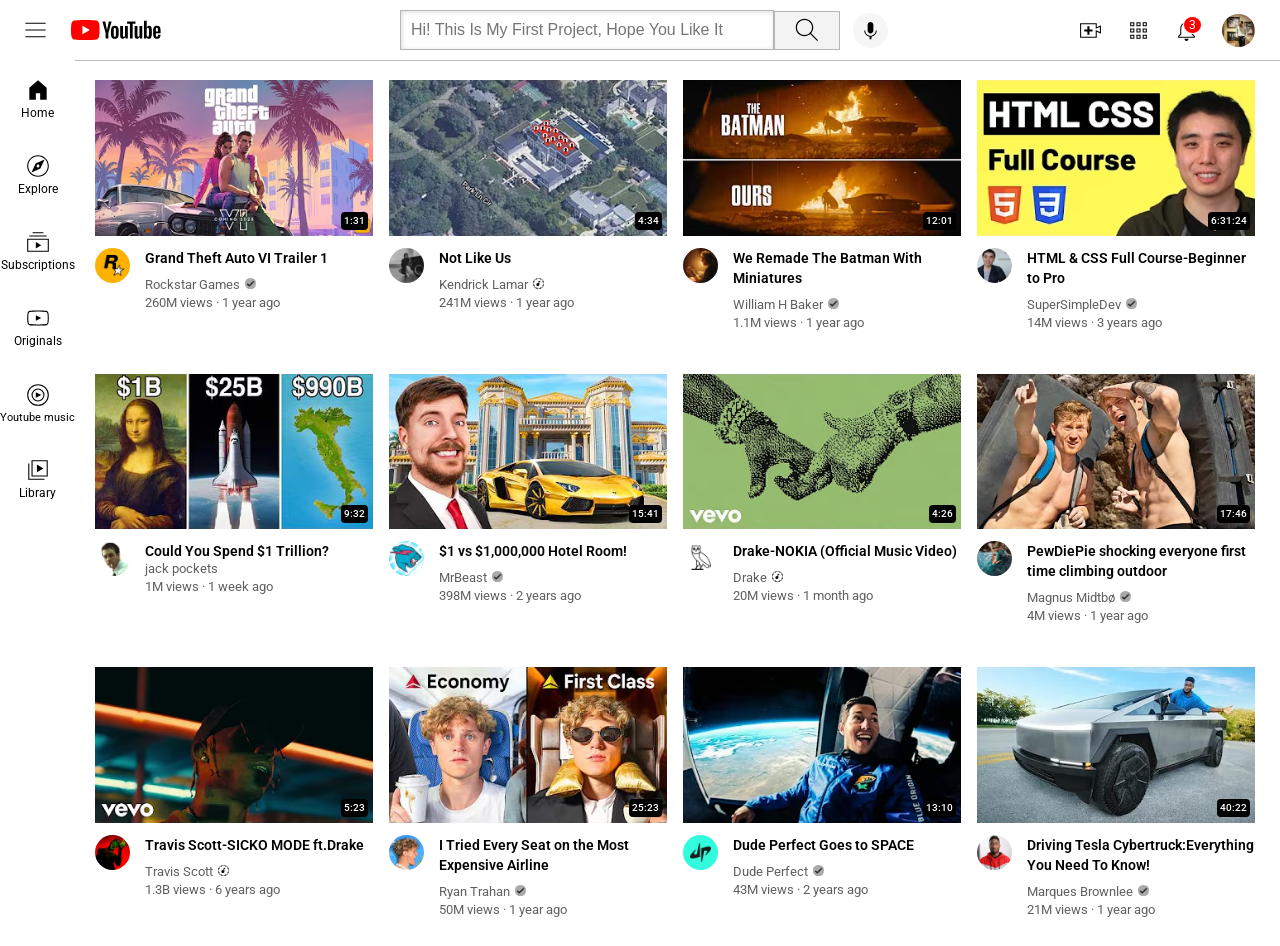
==== index.html @ 9487f654 "Update and rename project_1_youtube.html to index.html" ====
<!DOCTYPE html>
<html>
  <head>
    <title>youtube by lakshya tatoo</title>
    <link rel="preconnect" href="https://fonts.googleapis.com" />
    <link rel="preconnect" href="https://fonts.gstatic.com" crossorigin />
    <link
      href="https://fonts.googleapis.com/css2?family=Roboto:ital,wght@0,100..900;1,100..900&display=swap"
      rel="stylesheet"
    />
    <link rel="stylesheet" href="general_youtube.css" />
    <link rel="stylesheet" href="video_youtube.css" />
    <link rel="stylesheet" href="header_youtube.css" />
    <link rel="stylesheet" href="sidebar.css" />
    <style></style>
  </head>
  <body>
    <header class="header">
      <div class="left-section">
        <img class="hamburger-menu" src="pictures/hamburger-menu.svg" />
        <img class="youtube-logo" src="pictures/youtube-logo.svg" />
      </div>
      <div class="middle-section">
        <input
          class="search-bar"
          type="text"
          placeholder="Hi! This Is My First Project, Hope You Like It"
        />
        <button class="search-button">
          <img class="search-icon" src="pictures/search.svg" />
          <div class="tooltip">Search</div>
        </button>
        <button class="voice-button">
          <img class="voice-icon" src="pictures/voice-search-icon.svg" />
          <div class="tooltip">Search with your voice</div>
        </button>
      </div>
      <div class="right-section">
        <div class="upload-tip">
          <img class="upload-icon" src="pictures/upload.svg" />
          <div class="tooltip">Upload</div>
        </div>
        <div class="apps-tip">
          <img class="apps-icon" src="pictures/youtube-apps.svg" />
          <div class="tooltip">Youtube Apps</div>
        </div>
        <div class="noticontainer">
          <img class="notibell-icon" src="pictures/notif bell.svg" />
          <div class="noticount">3</div>
          <div class="tooltip">Notifications</div>
        </div>
        <div class="account-tip">
          <img class="account-icon" src="pictures/account profile.jpg" />
          <div class="tooltip">Profile</div>
        </div>
      </div>
    </header>

    <nav class="sidebar">
      <div class="sidebar-link"><img src="pictures/home.svg" />Home</div>
      <div class="sidebar-link"><img src="pictures/explore.svg" />Explore</div>
      <div class="sidebar-link">
        <img src="pictures/subscriptions.svg" />Subscriptions
      </div>
      <div class="sidebar-link">
        <img src="pictures/originals.svg" />Originals
      </div>
      <div class="sidebar-link">
        <img src="pictures/youtube-music.svg" />
        <div class="ytmusic">Youtube music</div>
      </div>
      <div class="sidebar-link"><img src="pictures/library.svg" />Library</div>
    </nav>

    <main>
      <div class="video-grid">
        <div class="video-preview">
          <div class="thumbnail-row">
            <a href="https://www.youtube.com/watch?v=QdBZY2fkU-0"
              ><img class="thumbnail" src="pictures/rockstar_thumbnail.avif"
            /></a>
            <div class="video-time">1:31</div>
          </div>
          <div class="video-info-grid">
            <a class="link" href="https://www.youtube.com/@RockstarGames"
              ><div class="channel-picture">
                <img class="profile-picture" src="pictures/rockstar_pp.jpg" />

                <div class="tooltip">
                  <img class="tooltip-pp" src="pictures/rockstar_pp.jpg" />
                  <div class="tooltip-text-pp">
                    <p style="margin-bottom: 0">
                      <strong>Rockstar Games</strong>
                    </p>
                    <p style="margin-top: 0">12.3M subscribers</p>
                  </div>
                </div>
              </div>
            </a>

            <div class="video-info">
              <a
                class="videolink"
                href="https://www.youtube.com/watch?v=QdBZY2fkU-0"
              >
                <p class="videotitle">Grand Theft Auto VI Trailer 1</p></a
              >
              <p class="video-author">
                Rockstar Games
                <img class="ytverified" src="pictures/ytverified.png" />
              </p>
              <p class="video-stats">260M views &#183; 1 year ago</p>
            </div>
          </div>
        </div>

        <div class="video-preview">
          <div class="thumbnail-row">
            <a href="https://www.youtube.com/watch?v=T6eK-2OQtew">
              <img class="thumbnail" src="pictures/kendrick_thumbnail.avif" />
            </a>
            <div class="video-time">4:34</div>
          </div>
          <div class="video-info-grid">
            <a class="link" href="https://www.youtube.com/@kendricklamar"
              ><div class="channel-picture">
                <img class="profile-picture" src="pictures/kendrick_pp.jpg" />
                <div class="tooltip">
                  <img class="tooltip-pp" src="pictures/kendrick_pp.jpg" />
                  <div class="tooltip-text-pp">
                    <p style="margin-bottom: 0">
                      <strong>Kendrick Lamar</strong>
                    </p>
                    <p style="margin-top: 0">19.2M subscribers</p>
                  </div>
                </div>
              </div>
            </a>
            <div class="video-info">
              <a
                class="videolink"
                href="https://www.youtube.com/watch?v=T6eK-2OQtew"
              >
                <p class="videotitle">Not Like Us</p></a
              >

              <p class="video-author">
                Kendrick Lamar
                <img class="ytverified" src="pictures/musicverified.png" />
              </p>
              <p class="video-stats">241M views &#183; 1 year ago</p>
            </div>
          </div>
        </div>

        <div class="video-preview">
          <div class="thumbnail-row">
            <a href="https://www.youtube.com/watch?v=2BUJLr6j8Vs">
              <img class="thumbnail" src="pictures/william_h_thumbnail.avif" />
            </a>
            <div class="video-time">12:01</div>
          </div>
          <div class="video-info-grid">
            <a class="link" href="https://www.youtube.com/@WilliamHBaker">
              <div class="channel-picture">
                <img class="profile-picture" src="pictures/william_h_pp.jpg" />
                <div class="tooltip">
                  <img class="tooltip-pp" src="pictures/william_h_pp.jpg" />
                  <div class="tooltip-text-pp">
                    <p style="margin-bottom: 0">
                      <strong>William H Baker</strong>
                    </p>
                    <p style="margin-top: 0">354k subscribers</p>
                  </div>
                </div>
              </div>
            </a>
            <div class="video-info">
              <a
                class="videolink"
                href="https://www.youtube.com/watch?v=2BUJLr6j8Vs"
              >
                <p class="videotitle">We Remade The Batman With Miniatures</p>
              </a>
              <p class="video-author">
                William H Baker
                <img class="ytverified" src="pictures/ytverified.png" />
              </p>
              <p class="video-stats">1.1M views &#183; 1 year ago</p>
            </div>
          </div>
        </div>

        <div class="video-preview">
          <div class="thumbnail-row">
            <a href="https://www.youtube.com/watch?v=G3e-cpL7ofc">
              <img class="thumbnail" src="pictures/ssdev_thumbnail.avif" />
            </a>
            <div class="video-time">6:31:24</div>
          </div>
          <div class="video-info-grid">
            <a class="link" href="https://www.youtube.com/@SuperSimpleDev"
              ><div class="channel-picture">
                <img class="profile-picture" src="pictures/ssdev_pp.jpg" />
                <div class="tooltip">
                  <img class="tooltip-pp" src="pictures/ssdev_pp.jpg" />
                  <div class="tooltip-text-pp">
                    <p style="margin-bottom: 0">
                      <strong>SuperSimpleDev</strong>
                    </p>
                    <p style="margin-top: 0">646k subscribers</p>
                  </div>
                </div>
              </div></a
            >

            <div class="video-info">
              <a
                class="videolink"
                href="https://www.youtube.com/watch?v=G3e-cpL7ofc"
              >
                <p class="videotitle">HTML & CSS Full Course-Beginner to Pro</p>
              </a>
              <p class="video-author">
                SuperSimpleDev
                <img class="ytverified" src="pictures/ytverified.png" />
              </p>
              <p class="video-stats">14M views &#183; 3 years ago</p>
            </div>
          </div>
        </div>

        <div class="video-preview">
          <div class="thumbnail-row">
            <a href="https://www.youtube.com/watch?v=apFPtyZHuns">
              <img
                class="thumbnail"
                src="pictures/jack_pockets_thumbnail.avif"
              />
            </a>
            <div class="video-time">9:32</div>
          </div>
          <div class="video-info-grid">
            <a class="link" href="https://www.youtube.com/@jackpockets"
              ><div class="channel-picture">
                <img
                  class="profile-picture"
                  src="pictures/jack_pockets_pp.jpg"
                />
                <div class="tooltip">
                  <img class="tooltip-pp" src="pictures/jack_pockets_pp.jpg" />
                  <div class="tooltip-text-pp">
                    <p style="margin-bottom: 0">
                      <strong>jack pockets</strong>
                    </p>
                    <p style="margin-top: 0">109k subscribers</p>
                  </div>
                </div>
              </div></a
            >

            <div class="video-info">
              <a
                class="videolink"
                href="https://www.youtube.com/watch?v=apFPtyZHuns"
              >
                <p class="videotitle">Could You Spend $1 Trillion?</p>
              </a>
              <p class="video-author">jack pockets</p>
              <p class="video-stats">1M views &#183; 1 week ago</p>
            </div>
          </div>
        </div>

        <div class="video-preview">
          <div class="thumbnail-row">
            <a href="https://www.youtube.com/watch?v=iogcY_4xGjo">
              <img class="thumbnail" src="pictures/mrbeast_thumbnail.avif" />
            </a>
            <div class="video-time">15:41</div>
          </div>
          <div class="video-info-grid">
            <a class="link" href="https://www.youtube.com/@MrBeast/videos"
              ><div class="channel-picture">
                <img class="profile-picture" src="pictures/mrbeast_pp.jpg" />
                <div class="tooltip">
                  <img class="tooltip-pp" src="pictures/mrbeast_pp.jpg" />
                  <div class="tooltip-text-pp">
                    <p style="margin-bottom: 0">
                      <strong>MrBeast</strong>
                    </p>
                    <p style="margin-top: 0">396M subscribers</p>
                  </div>
                </div>
              </div>
            </a>

            <div class="video-info">
              <a
                class="videolink"
                href="https://www.youtube.com/watch?v=iogcY_4xGjo"
              >
                <p class="videotitle">$1 vs $1,000,000 Hotel Room!</p>
              </a>
              <p class="video-author">
                MrBeast <img class="ytverified" src="pictures/ytverified.png" />
              </p>
              <p class="video-stats">398M views &#183; 2 years ago</p>
            </div>
          </div>
        </div>

        <div class="video-preview">
          <div class="thumbnail-row">
            <a href="https://www.youtube.com/watch?v=8ekJMC8OtGU">
              <img class="thumbnail" src="pictures/drake_thumbnail.avif" />
            </a>
            <div class="video-time">4:26</div>
          </div>
          <div class="video-info-grid">
            <a
              class="link"
              href="https://www.youtube.com/channel/UCByOQJjav0CUDwxCk-jVNRQ"
              ><div class="channel-picture">
                <img class="profile-picture" src="pictures/drake_pp.jpg" />
                <div class="tooltip">
                  <img class="tooltip-pp" src="pictures/drake_pp.jpg" />
                  <div class="tooltip-text-pp">
                    <p style="margin-bottom: 0">
                      <strong>Drake</strong>
                    </p>
                    <p style="margin-top: 0">30.9M subscribers</p>
                  </div>
                </div>
              </div>
            </a>

            <div class="video-info">
              <a
                class="videolink"
                href="https://www.youtube.com/watch?v=8ekJMC8OtGU"
              >
                <p class="videotitle">Drake-NOKIA (Official Music Video)</p>
              </a>
              <p class="video-author">
                Drake
                <img class="ytverified" src="pictures/musicverified.png" />
              </p>
              <p class="video-stats">20M views &#183; 1 month ago</p>
            </div>
          </div>
        </div>

        <div class="video-preview">
          <div class="thumbnail-row">
            <a href="https://www.youtube.com/watch?v=cNQ4pg0gPe4&t=3s">
              <img class="thumbnail" src="pictures/magnus_thumbnail.avif" />
            </a>
            <div class="video-time">17:46</div>
          </div>
          <div class="video-info-grid">
            <a class="link" href="https://www.youtube.com/@magmidt"
              ><div class="channel-picture">
                <img class="profile-picture" src="pictures/magnus_pp.jpg" />
                <div class="tooltip">
                  <img class="tooltip-pp" src="pictures/magnus_pp.jpg" />
                  <div class="tooltip-text-pp">
                    <p style="margin-bottom: 0">
                      <strong>Magnus Midtbø</strong>
                    </p>
                    <p style="margin-top: 0">2.88M subscribers</p>
                  </div>
                </div>
              </div>
            </a>

            <div class="video-info">
              <a
                class="videolink"
                href="https://www.youtube.com/watch?v=cNQ4pg0gPe4&t=3s"
                ><p class="videotitle">
                  PewDiePie shocking everyone first time climbing outdoor
                </p></a
              >

              <p class="video-author">
                Magnus Midtbø
                <img class="ytverified" src="pictures/ytverified.png" />
              </p>
              <p class="video-stats">4M views &#183; 1 year ago</p>
            </div>
          </div>
        </div>

        <div class="video-preview">
          <div class="thumbnail-row">
            <a href="https://www.youtube.com/watch?v=6ONRf7h3Mdk">
              <img
                class="thumbnail"
                src="pictures/travis_scott_thumbnail.avif"
              />
            </a>
            <div class="video-time">5:23</div>
          </div>
          <div class="video-info-grid">
            <a
              class="link"
              href="https://www.youtube.com/channel/UCtxdfwb9wfkoGocVUAJ-Bmg"
              ><div class="channel-picture">
                <img
                  class="profile-picture"
                  src="pictures/travis_scott_pp.jpg"
                />
                <div class="tooltip">
                  <img class="tooltip-pp" src="pictures/travis_scott_pp.jpg" />
                  <div class="tooltip-text-pp">
                    <p style="margin-bottom: 0">
                      <strong>Travis Scott</strong>
                    </p>
                    <p style="margin-top: 0">19.9M subscribers</p>
                  </div>
                </div>
              </div>
            </a>

            <div class="video-info">
              <a
                class="videolink"
                href="https://www.youtube.com/watch?v=6ONRf7h3Mdk"
              >
                <p class="videotitle">Travis Scott-SICKO MODE ft.Drake</p>
              </a>
              <p class="video-author">
                Travis Scott
                <img class="ytverified" src="pictures/musicverified.png" />
              </p>
              <p class="video-stats">1.3B views &#183; 6 years ago</p>
            </div>
          </div>
        </div>

        <div class="video-preview">
          <div class="thumbnail-row">
            <a href="https://www.youtube.com/watch?v=ymvjfu_Hm_8">
              <img
                class="thumbnail"
                src="pictures/ryan_trahan_thumbnail.avif"
              />
            </a>
            <div class="video-time">25:23</div>
          </div>
          <div class="video-info-grid">
            <a class="link" href="https://www.youtube.com/@ryan/videos"
              ><div class="channel-picture">
                <img
                  class="profile-picture"
                  src="pictures/ryan_trahan_pp.jpg"
                />
                <div class="tooltip">
                  <img class="tooltip-pp" src="pictures/ryan_trahan_pp.jpg" />
                  <div class="tooltip-text-pp">
                    <p style="margin-bottom: 0">
                      <strong>Ryan Trahan</strong>
                    </p>
                    <p style="margin-top: 0">19.9M subscribers</p>
                  </div>
                </div>
              </div>
            </a>

            <div class="video-info">
              <a
                class="videolink"
                href="https://www.youtube.com/watch?v=ymvjfu_Hm_8"
                ><p class="videotitle">
                  I Tried Every Seat on the Most Expensive Airline
                </p></a
              >

              <p class="video-author">
                Ryan Trahan
                <img class="ytverified" src="pictures/ytverified.png" />
              </p>
              <p class="video-stats">50M views &#183; 1 year ago</p>
            </div>
          </div>
        </div>

        <div class="video-preview">
          <div class="thumbnail-row">
            <a href="https://www.youtube.com/watch?v=YXXlSG-du7c">
              <img
                class="thumbnail"
                src="pictures/dude_perfect_thumbnail.avif"
              />
            </a>
            <div class="video-time">13:10</div>
          </div>
          <div class="video-info-grid">
            <a class="link" href="https://www.youtube.com/@dudeperfect"
              ><div class="channel-picture">
                <img
                  class="profile-picture"
                  src="pictures/dude_perfect_pp.jpg"
                />
                <div class="tooltip">
                  <img class="tooltip-pp" src="pictures/dude_perfect_pp.jpg" />
                  <div class="tooltip-text-pp">
                    <p style="margin-bottom: 0">
                      <strong>Dude Perfect</strong>
                    </p>
                    <p style="margin-top: 0">61.1M subscribers</p>
                  </div>
                </div>
              </div>
            </a>

            <div class="video-info">
              <a
                class="videolink"
                href="https://www.youtube.com/watch?v=YXXlSG-du7c"
              >
                <p class="videotitle">Dude Perfect Goes to SPACE</p>
              </a>
              <p class="video-author">
                Dude Perfect
                <img class="ytverified" src="pictures/ytverified.png" />
              </p>
              <p class="video-stats">43M views &#183; 2 years ago</p>
            </div>
          </div>
        </div>

        <div class="video-preview">
          <div class="thumbnail-row">
            <a href="https://www.youtube.com/watch?v=XxOh12Uhg08">
              <img class="thumbnail" src="pictures/mkbhd_thumbnail.avif" />
            </a>
            <div class="video-time">40:22</div>
          </div>
          <div class="video-info-grid">
            <a class="link" href="https://www.youtube.com/@mkbhd"
              ><div class="channel-picture">
                <img class="profile-picture" src="pictures/mkbhd_pp.jpg" />
                <div class="tooltip">
                  <img class="tooltip-pp" src="pictures/mkbhd_pp.jpg" />
                  <div class="tooltip-text-pp">
                    <p style="margin-bottom: 0">
                      <strong>Marques Brownlee</strong>
                    </p>
                    <p style="margin-top: 0">21M subscribers</p>
                  </div>
                </div>
              </div>
            </a>

            <div class="video-info">
              <a
                class="videolink"
                href="https://www.youtube.com/watch?v=XxOh12Uhg08"
                ><p class="videotitle">
                  Driving Tesla Cybertruck:Everything You Need To Know!
                </p></a
              >

              <p class="video-author">
                Marques Brownlee
                <img class="ytverified" src="pictures/ytverified.png" />
              </p>
              <p class="video-stats">21M views &#183; 1 year ago</p>
            </div>
          </div>
        </div>
      </div>
    </main>
  </body>
</html>
---- general_youtube.css ----
.p {
  margin-top: 0;
  margin-bottom: 0;
}
body {
  font-family: Roboto, arial;
  margin: 0;
  padding: 80px 25px 25px 95px;
}
---- video_youtube.css ----
.thumbnail {
  width: 100%;
}

.videotitle {
  font-size: 14px;
  margin-bottom: 0;
  line-height: 20px;
  margin-top: 0;
  font-weight: 600;
  color: black;
}
.videolink {
  text-decoration: none;
}

.video-info-grid {
  display: grid;
  grid-template-columns: 50px 1fr;
}

.profile-picture {
  width: 35px;
  border-radius: 50px;
}

.thumbnail-row {
  margin-bottom: 8px;
  position: relative;
}

.video-author {
  font-size: 13px;
  color: rgb(96, 96, 96);
  margin-bottom: 3px;
  margin-top: 0px;
}

.video-stats {
  font-size: 13px;
  margin-bottom: 4px;
  color: rgb(96, 96, 96);
  margin-top: 0;
}

.video-grid {
  /* text-decoration: underline;inherittance most text properties*/
  display: grid;
  grid-template-columns: 1fr 1fr 1fr;
  column-gap: 16px;
  row-gap: 40px;
}
/* css inside media wil ativatewen screen size is less than equal to width or height max */
@media (max-width: 750px) {
  .video-grid {
    grid-template-columns: 1fr 1fr;
  }
  @media (min-width: 751px) and(max-width:999px) {
    .video-grid {
      grid-template-columns: 1fr 1fr 1fr;
    }
  }
}
@media (min-width: 1000px) {
  .video-grid {
    grid-template-columns: 1fr 1fr 1fr 1fr;
  }
}

.video-time {
  background-color: black;
  color: white;
  position: absolute;
  bottom: 10px;
  right: 5px;
  padding: 3px 3px 4px 3px;
  font-size: 10px;
  border-radius: 4px;
  font-weight: 500;
}

.channel-picture .tooltip {
  position: absolute;
  display: flex;
  box-shadow: 1px 1px 5px gray;
  width: 195px;
  height: 60px;
  align-items: center;
  border-radius: 5px;
  z-index: 300;
  background-color: white;
  padding-right: 5px;
  opacity: 0;
  transition: opacity 0.15s;
  pointer-events: none;
  border: 1px solid rgb(234, 233, 233);
}

.tooltip-pp {
  height: 35px;
  margin-left: 10px;
  border-radius: 100px;
}
.tooltip-text-pp {
  margin: 20px 0 20px 10px;
  color: black;
}
.channel-picture {
  position: relative;
  height: 35px;
  width: 35px;
  border-radius: 100px;
}

.channel-picture:hover .tooltip {
  opacity: 1;
}

.link {
  height: 35px;
  width: 35px;
}
.ytverified {
  height: 11px;
  border-radius: 50px;
  margin-top: 10px;
  margin-left: 2px;
}
---- header_youtube.css ----
.header {
  height: 60px;
  display: flex;

  justify-content: space-between;
  position: fixed;
  top: 0px;
  left: 0px;
  right: 0px;
  background-color: white;
  /* can be applied for pading and border margin all */
  border-bottom: 1px solid rgb(189, 189, 189);
  z-index: 90;
}

.left-section {
  align-items: center;
  display: flex;
  width: 220px;
}

.middle-section {
  flex: 1;
  max-width: 500px;
  display: flex;
  align-items: center;
}

.right-section {
  width: 200px;
  align-items: center;
  display: flex;
  justify-content: end;
  flex-shrink: 0;
  gap: 10px;
}

.hamburger-menu {
  margin-left: 22px;
  margin-right: 22px;
  height: 27px;
}
.youtube-logo {
  height: 20px;
  margin-right: 200px;
}

.search-button {
  height: 39px;
  width: 66px;
  background-color: rgb(244, 243, 243);

  border: 1px solid rgb(183, 182, 182);
}
.search-button,
.voice-button,
.account-tip,
.apps-tip,
.noticontainer,
.upload-tip {
  position: relative;
  display: flex;
  justify-content: center;
  align-items: center;
}
.search-button .tooltip,
.voice-button .tooltip,
.upload-tip .tooltip,
.apps-tip .tooltip,
.noticontainer .tooltip,
.account-tip .tooltip {
  position: absolute;
  background-color: gray;
  padding: 5px 5px 5px 5px;
  color: white;
  border-radius: 2px;
  font-size: 12px;
  bottom: -30px;
  opacity: 0;
  transition: opacity 0.15s;
  pointer-events: none;
  white-space: nowrap;
  font-family: Roboto, Arial;
}
/* target tooltip when hover over button */
.search-button:hover .tooltip,
.voice-button:hover .tooltip,
.upload-tip:hover .tooltip,
.apps-tip:hover .tooltip,
.noticontainer:hover .tooltip,
.account-tip:hover .tooltip {
  opacity: 1;
}
.voice-button {
  height: 35px;
  width: 60px;
  border: none;
  background-color: white;
}
.voice-icon {
  height: 23px;
  background-color: rgb(246, 246, 246);
  border-radius: 20px;
  padding: 6px 6px 6px 6px;
}
.search-icon {
  height: 30px;
}

.search-bar {
  flex: 1;
  height: 36px;
  padding-left: 10px;
  font-size: 16px;
  border: 1px solid rgb(183, 182, 182);
  box-shadow: inset 1px 1px 5px rgb(0, 0, 0, 0.15);
  width: 0;
  /* flex-shrink: 0; */
}

.search-bar::placeholder {
  font-size: 16px;
}

.upload-icon {
  height: 25px;
  margin-right: 13px;
}
.apps-icon {
  height: 25px;
  margin-right: 13px;
}

.notibell-icon {
  height: 25px;
  margin-right: 13px;
}

.account-icon {
  height: 33px;
  margin-right: 25px;
  border-radius: 20px;
}

.noticontainer {
  position: relative;
}
.noticount {
  font-family: Roboto, Arial;
  position: absolute;
  top: -2px;
  right: 10px;
  font-size: 12px;
  background-color: red;
  color: white;
  padding: 1px 5px;
  border-radius: 100%;
  border: 1px solid white;
}
---- sidebar.css ----
.sidebar {
  background-color: white;

  position: fixed;
  left: 0;
  bottom: 0;
  top: 56px;
  width: 75px;
  z-index: 200;
  padding-top: 5px;
  cursor: pointer;
}
.sidebar-link {
  height: 75px;
  margin-bottom: 1px;
  display: flex;
  flex-direction: column;
  align-items: center;
  justify-content: center;
  font-size: 12px;
}
.sidebar-link:hover {
  background-color: rgb(230, 230, 230);
}
.sidebar-link img {
  height: 26px;
  margin-bottom: 3px;
}
.ytmusic {
  font-size: 11px;
}
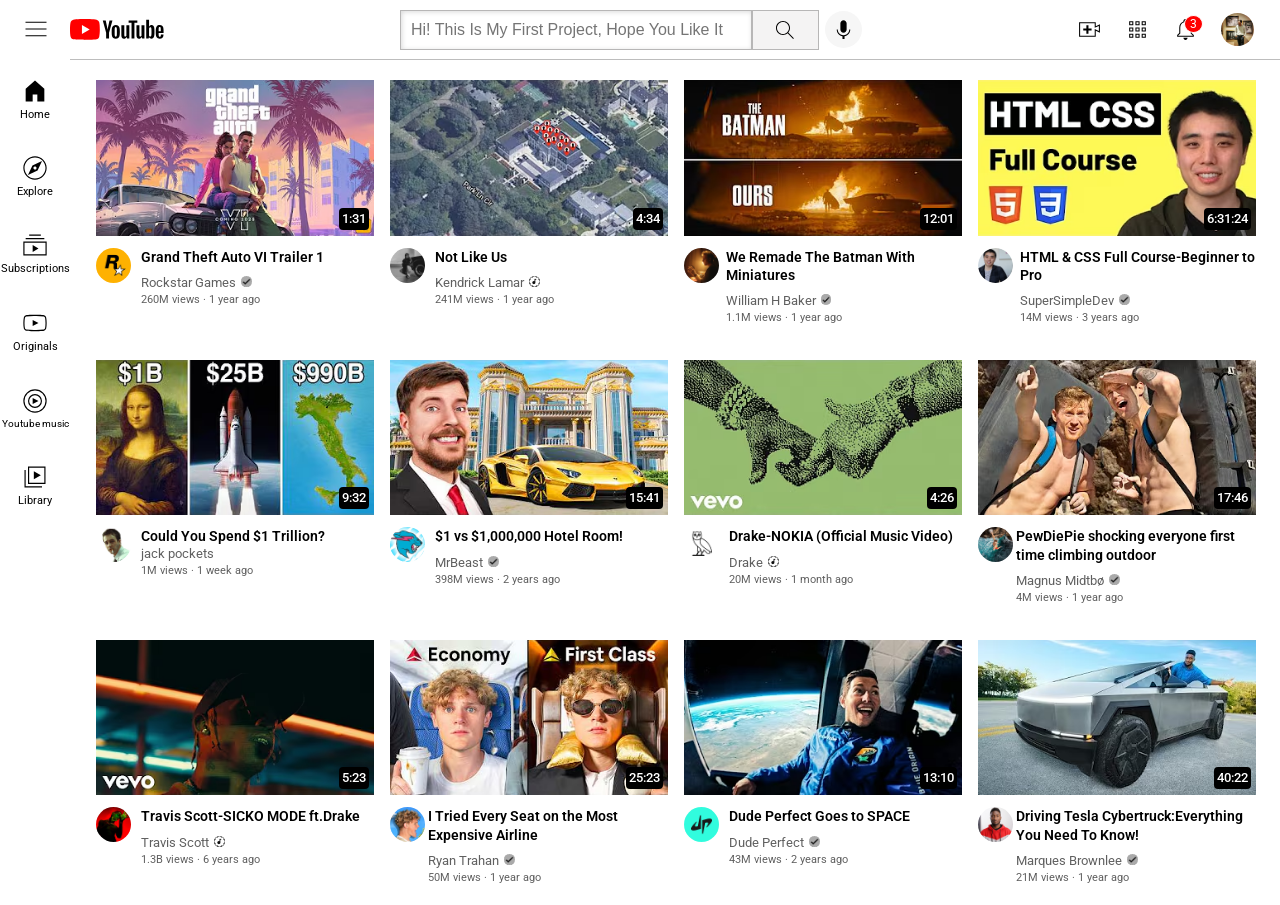
==== commit fdddec2e: "Add files via upload" ====
--- a/index.html
+++ b/index.html
@@ -12,7 +12,7 @@
     <link rel="stylesheet" href="video_youtube.css" />
     <link rel="stylesheet" href="header_youtube.css" />
     <link rel="stylesheet" href="sidebar.css" />
-    <style></style>
+    <meta name="viewport" content="width=device-width, initial-scale=1.0" />
   </head>
   <body>
     <header class="header">
@@ -54,6 +54,9 @@
           <div class="tooltip">Profile</div>
         </div>
       </div>
+      <div class="extra-account">
+        <img class="account-extra" src="pictures/account profile.jpg" />
+      </div>
     </header>
 
     <nav class="sidebar">
--- a/general_youtube.css
+++ b/general_youtube.css
@@ -2,8 +2,24 @@
   margin-top: 0;
   margin-bottom: 0;
 }
+* {
+  box-sizing: border-box;
+}
+
+body {
+  height: calc(100% - 60px);
+  width: 100%;
+  margin: 0;
+  padding: 0;
+}
 body {
   font-family: Roboto, arial;
-  margin: 0;
-  padding: 80px 25px 25px 95px;
+
+  padding: 5em 1.5em 1em 6em;
 }
+
+@media (max-width: 650px) {
+  body {
+    padding: 4.5em 1em 1em 1em;
+  }
+}
--- a/video_youtube.css
+++ b/video_youtube.css
@@ -1,11 +1,12 @@
 .thumbnail {
   width: 100%;
+  height: 100%;
 }
 
 .videotitle {
-  font-size: 14px;
+  font-size: 1em;
   margin-bottom: 0;
-  line-height: 20px;
+  line-height: 1.3em;
   margin-top: 0;
   font-weight: 600;
   color: black;
@@ -15,8 +16,10 @@
 }
 
 .video-info-grid {
-  display: grid;
+  display: flex;
   grid-template-columns: 50px 1fr;
+  font-size: 14px;
+  gap: 10px;
 }
 
 .profile-picture {
@@ -30,14 +33,14 @@
 }
 
 .video-author {
-  font-size: 13px;
+  font-size: 0.9em;
   color: rgb(96, 96, 96);
   margin-bottom: 3px;
   margin-top: 0px;
 }
 
 .video-stats {
-  font-size: 13px;
+  font-size: 0.8em;
   margin-bottom: 4px;
   color: rgb(96, 96, 96);
   margin-top: 0;
@@ -47,23 +50,32 @@
   /* text-decoration: underline;inherittance most text properties*/
   display: grid;
   grid-template-columns: 1fr 1fr 1fr;
-  column-gap: 16px;
-  row-gap: 40px;
+  column-gap: 1em;
+  row-gap: 2em;
 }
 /* css inside media wil ativatewen screen size is less than equal to width or height max */
-@media (max-width: 750px) {
+@media (min-width: 601px) and (max-width: 799px) {
   .video-grid {
     grid-template-columns: 1fr 1fr;
   }
-  @media (min-width: 751px) and(max-width:999px) {
-    .video-grid {
-      grid-template-columns: 1fr 1fr 1fr;
-    }
+}
+@media (min-width: 800px) and (max-width: 999px) {
+  .video-grid {
+    grid-template-columns: 1fr 1fr 1fr;
   }
 }
+
 @media (min-width: 1000px) {
   .video-grid {
     grid-template-columns: 1fr 1fr 1fr 1fr;
+  }
+}
+@media (max-width: 650px) {
+  .video-grid {
+    grid-template-columns: 1fr;
+  }
+  .sidebar {
+    display: none;
   }
 }
 
@@ -74,7 +86,7 @@
   bottom: 10px;
   right: 5px;
   padding: 3px 3px 4px 3px;
-  font-size: 10px;
+  font-size: 0.8em;
   border-radius: 4px;
   font-weight: 500;
 }
@@ -107,8 +119,8 @@
 }
 .channel-picture {
   position: relative;
-  height: 35px;
-  width: 35px;
+  height: 2em;
+  width: 2em;
   border-radius: 100px;
 }
 
--- a/header_youtube.css
+++ b/header_youtube.css
@@ -1,57 +1,125 @@
 .header {
   height: 60px;
   display: flex;
-
   justify-content: space-between;
   position: fixed;
   top: 0px;
   left: 0px;
   right: 0px;
   background-color: white;
-  /* can be applied for pading and border margin all */
   border-bottom: 1px solid rgb(189, 189, 189);
   z-index: 90;
+  align-items: center;
 }
 
 .left-section {
   align-items: center;
   display: flex;
-  width: 220px;
+  width: 21em;
+  gap: 1.3em;
+}
+.hamburger-menu {
+  height: 1.7em;
+  margin-left: 1.4em;
+}
+.youtube-logo {
+  height: 1.3em;
 }
 
 .middle-section {
   flex: 1;
-  max-width: 500px;
+
   display: flex;
   align-items: center;
 }
 
+.search-bar {
+  height: 2.5em;
+  max-width: 22em;
+  min-width: 1em;
+
+  font-size: 1em;
+  border: 1px solid rgb(183, 182, 182);
+  box-shadow: inset 1px 1px 5px rgb(0, 0, 0, 0.15);
+  margin-left: 4em;
+  flex: 1;
+  flex-shrink: 0;
+}
+
+.search-bar::placeholder {
+  font-size: 1em;
+  padding-left: 0.5em;
+}
+.search-icon {
+  height: 1.8em;
+}
+
+.search-button {
+  height: 3em;
+  width: 5em;
+
+  background-color: rgb(244, 243, 243);
+  border: 1px solid rgb(183, 182, 182);
+}
+.voice-button {
+  height: 3em;
+
+  border: none;
+  background-color: white;
+}
+.voice-icon {
+  height: 2.8em;
+  background-color: rgb(246, 246, 246);
+  border-radius: 20px;
+  padding: 6px 6px 6px 6px;
+}
+
 .right-section {
-  width: 200px;
+  width: 13em;
   align-items: center;
   display: flex;
   justify-content: end;
+  align-items: center;
   flex-shrink: 0;
-  gap: 10px;
+  gap: 1.4em;
 }
 
-.hamburger-menu {
-  margin-left: 22px;
-  margin-right: 22px;
-  height: 27px;
+.upload-icon {
+  height: 1.6em;
 }
-.youtube-logo {
-  height: 20px;
-  margin-right: 200px;
+.apps-icon {
+  height: 1.6em;
 }
 
-.search-button {
-  height: 39px;
-  width: 66px;
-  background-color: rgb(244, 243, 243);
+.notibell-icon {
+  height: 1.6em;
+}
 
-  border: 1px solid rgb(183, 182, 182);
+.account-icon {
+  height: 2.1em;
+  margin-right: 1.6em;
+  border-radius: 20px;
 }
+
+.noticontainer {
+  position: relative;
+}
+.noticount {
+  font-family: Roboto, Arial;
+  position: absolute;
+  top: -2px;
+  right: -0.35em;
+  font-size: 0.75em;
+  background-color: red;
+  color: white;
+  padding: 1px 5px;
+  border-radius: 100%;
+  border: 1px solid white;
+}
+.extra-account {
+  display: none;
+}
+
 .search-button,
 .voice-button,
 .account-tip,
@@ -74,8 +142,8 @@
   padding: 5px 5px 5px 5px;
   color: white;
   border-radius: 2px;
-  font-size: 12px;
-  bottom: -30px;
+  font-size: 0.8em;
+  bottom: -2em;
   opacity: 0;
   transition: opacity 0.15s;
   pointer-events: none;
@@ -91,69 +159,25 @@
 .account-tip:hover .tooltip {
   opacity: 1;
 }
-.voice-button {
-  height: 35px;
-  width: 60px;
-  border: none;
-  background-color: white;
+
+@media (max-width: 650px) {
+  .right-section,
+  .middle-section {
+    display: none;
+  }
+  .header {
+    position: fixed;
+    padding: 0 10px 0 10px;
+  }
+  .extra-account {
+    display: block;
+    margin-right: 0;
+  }
+  .account-extra {
+    height: 2.1em;
+    border-radius: 100%;
+  }
+  .hamburger-menu {
+    margin-left: 0;
+  }
 }
-.voice-icon {
-  height: 23px;
-  background-color: rgb(246, 246, 246);
-  border-radius: 20px;
-  padding: 6px 6px 6px 6px;
-}
-.search-icon {
-  height: 30px;
-}
-
-.search-bar {
-  flex: 1;
-  height: 36px;
-  padding-left: 10px;
-  font-size: 16px;
-  border: 1px solid rgb(183, 182, 182);
-  box-shadow: inset 1px 1px 5px rgb(0, 0, 0, 0.15);
-  width: 0;
-  /* flex-shrink: 0; */
-}
-
-.search-bar::placeholder {
-  font-size: 16px;
-}
-
-.upload-icon {
-  height: 25px;
-  margin-right: 13px;
-}
-.apps-icon {
-  height: 25px;
-  margin-right: 13px;
-}
-
-.notibell-icon {
-  height: 25px;
-  margin-right: 13px;
-}
-
-.account-icon {
-  height: 33px;
-  margin-right: 25px;
-  border-radius: 20px;
-}
-
-.noticontainer {
-  position: relative;
-}
-.noticount {
-  font-family: Roboto, Arial;
-  position: absolute;
-  top: -2px;
-  right: 10px;
-  font-size: 12px;
-  background-color: red;
-  color: white;
-  padding: 1px 5px;
-  border-radius: 100%;
-  border: 1px solid white;
-}
--- a/sidebar.css
+++ b/sidebar.css
@@ -4,28 +4,28 @@
   position: fixed;
   left: 0;
   bottom: 0;
-  top: 56px;
-  width: 75px;
+  top: 3.5em;
+  width: 4.4em;
   z-index: 200;
   padding-top: 5px;
   cursor: pointer;
 }
 .sidebar-link {
-  height: 75px;
+  height: 6.8em;
   margin-bottom: 1px;
   display: flex;
   flex-direction: column;
   align-items: center;
   justify-content: center;
-  font-size: 12px;
+  font-size: 0.7em;
 }
 .sidebar-link:hover {
   background-color: rgb(230, 230, 230);
 }
 .sidebar-link img {
-  height: 26px;
+  height: 2.5em;
   margin-bottom: 3px;
 }
 .ytmusic {
-  font-size: 11px;
+  font-size: 0.9em;
 }
